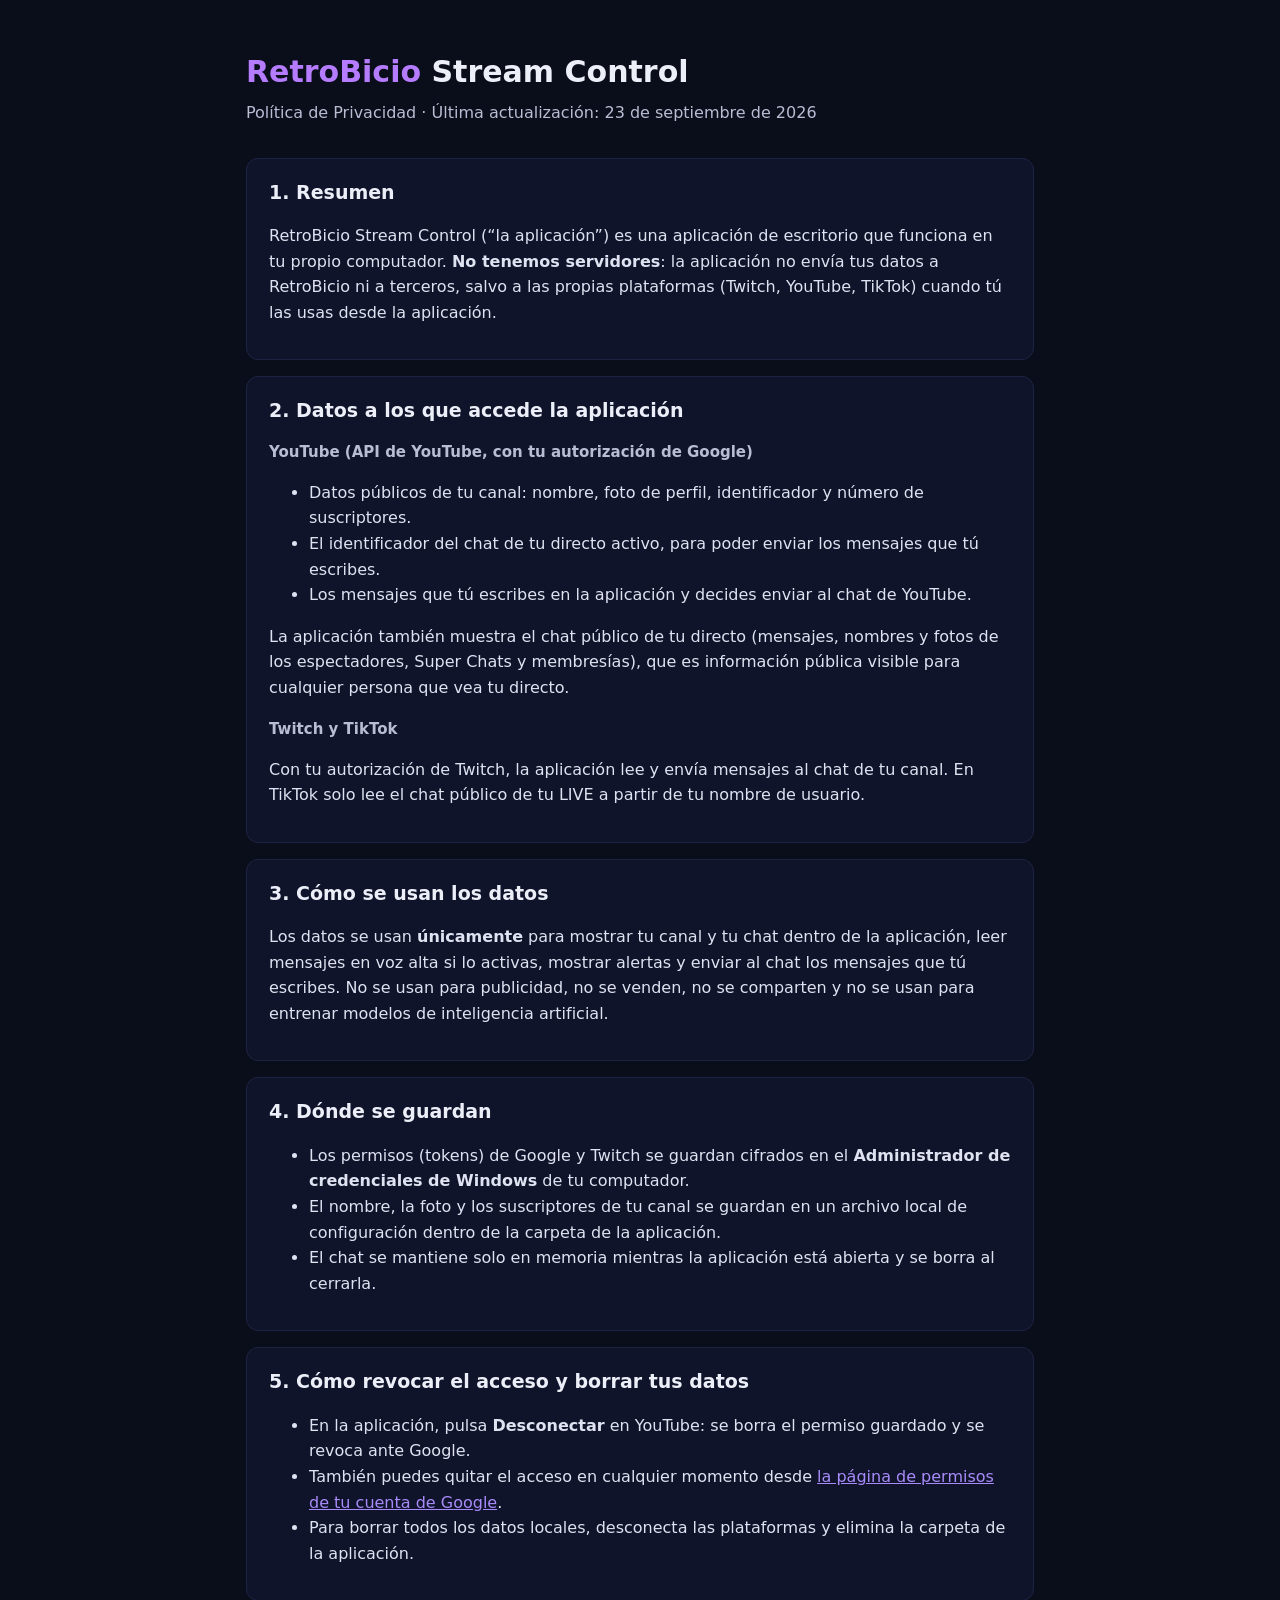
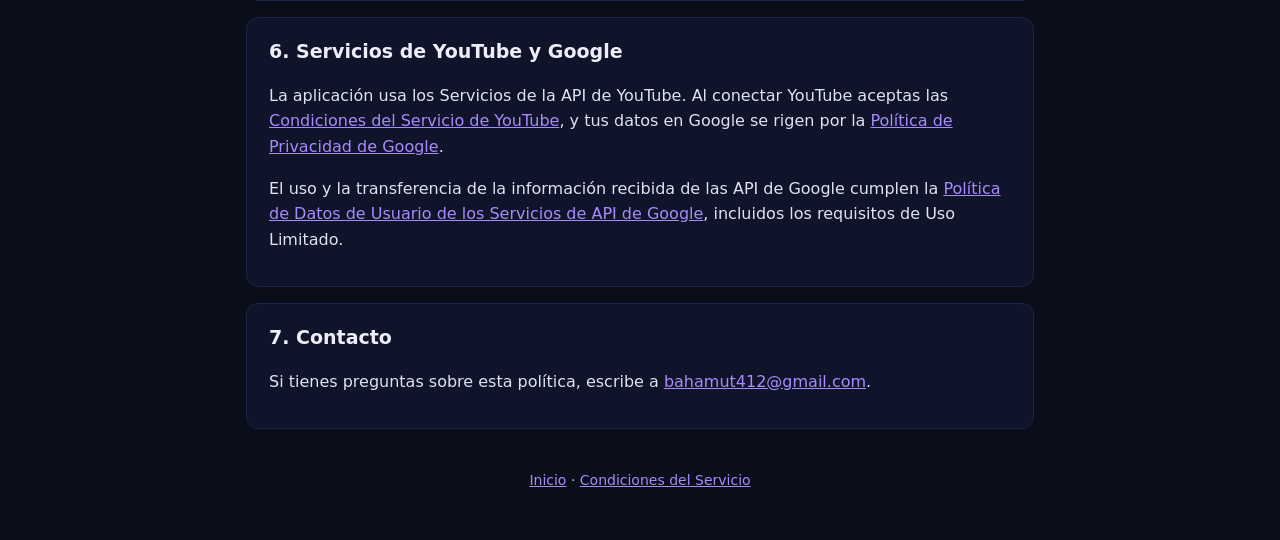
==== privacidad.html @ 43153fe0 "Add files via upload" ====
<!doctype html>
<html lang="es">
<head>
<meta charset="utf-8">
<meta name="viewport" content="width=device-width, initial-scale=1">
<title>Política de Privacidad · RetroBicio Stream Control</title>
<link rel="stylesheet" href="estilo.css">
</head>
<body>
<header>
  <h1><a href="index.html"><span class="accent">RetroBicio</span> Stream Control</a></h1>
  <p class="tagline">Política de Privacidad · Última actualización: 23 de septiembre de 2026</p>
</header>
<main>
  <section class="card">
    <h2>1. Resumen</h2>
    <p>RetroBicio Stream Control (“la aplicación”) es una aplicación de escritorio que funciona en tu propio computador. <b>No tenemos servidores</b>: la aplicación no envía tus datos a RetroBicio ni a terceros, salvo a las propias plataformas (Twitch, YouTube, TikTok) cuando tú las usas desde la aplicación.</p>
  </section>

  <section class="card">
    <h2>2. Datos a los que accede la aplicación</h2>
    <h3>YouTube (API de YouTube, con tu autorización de Google)</h3>
    <ul>
      <li>Datos públicos de tu canal: nombre, foto de perfil, identificador y número de suscriptores.</li>
      <li>El identificador del chat de tu directo activo, para poder enviar los mensajes que tú escribes.</li>
      <li>Los mensajes que tú escribes en la aplicación y decides enviar al chat de YouTube.</li>
    </ul>
    <p>La aplicación también muestra el chat público de tu directo (mensajes, nombres y fotos de los espectadores, Super Chats y membresías), que es información pública visible para cualquier persona que vea tu directo.</p>
    <h3>Twitch y TikTok</h3>
    <p>Con tu autorización de Twitch, la aplicación lee y envía mensajes al chat de tu canal. En TikTok solo lee el chat público de tu LIVE a partir de tu nombre de usuario.</p>
  </section>

  <section class="card">
    <h2>3. Cómo se usan los datos</h2>
    <p>Los datos se usan <b>únicamente</b> para mostrar tu canal y tu chat dentro de la aplicación, leer mensajes en voz alta si lo activas, mostrar alertas y enviar al chat los mensajes que tú escribes. No se usan para publicidad, no se venden, no se comparten y no se usan para entrenar modelos de inteligencia artificial.</p>
  </section>

  <section class="card">
    <h2>4. Dónde se guardan</h2>
    <ul>
      <li>Los permisos (tokens) de Google y Twitch se guardan cifrados en el <b>Administrador de credenciales de Windows</b> de tu computador.</li>
      <li>El nombre, la foto y los suscriptores de tu canal se guardan en un archivo local de configuración dentro de la carpeta de la aplicación.</li>
      <li>El chat se mantiene solo en memoria mientras la aplicación está abierta y se borra al cerrarla.</li>
    </ul>
  </section>

  <section class="card">
    <h2>5. Cómo revocar el acceso y borrar tus datos</h2>
    <ul>
      <li>En la aplicación, pulsa <b>Desconectar</b> en YouTube: se borra el permiso guardado y se revoca ante Google.</li>
      <li>También puedes quitar el acceso en cualquier momento desde <a href="https://myaccount.google.com/permissions">la página de permisos de tu cuenta de Google</a>.</li>
      <li>Para borrar todos los datos locales, desconecta las plataformas y elimina la carpeta de la aplicación.</li>
    </ul>
  </section>

  <section class="card">
    <h2>6. Servicios de YouTube y Google</h2>
    <p>La aplicación usa los Servicios de la API de YouTube. Al conectar YouTube aceptas las <a href="https://www.youtube.com/t/terms">Condiciones del Servicio de YouTube</a>, y tus datos en Google se rigen por la <a href="https://policies.google.com/privacy">Política de Privacidad de Google</a>.</p>
    <p>El uso y la transferencia de la información recibida de las API de Google cumplen la <a href="https://developers.google.com/terms/api-services-user-data-policy">Política de Datos de Usuario de los Servicios de API de Google</a>, incluidos los requisitos de Uso Limitado.</p>
  </section>

  <section class="card">
    <h2>7. Contacto</h2>
    <p>Si tienes preguntas sobre esta política, escribe a <a href="mailto:bahamut412@gmail.com">bahamut412@gmail.com</a>.</p>
  </section>
</main>
<footer>
  <a href="index.html">Inicio</a> · <a href="terminos.html">Condiciones del Servicio</a>
</footer>
</body>
</html>
---- estilo.css ----
:root { --bg:#0a0d1a; --card:#10142a; --border:#1d2342; --text:#eceef8; --muted:#b9bdd4; --accent:#b57cff; --link:#a78bfa; }
* { box-sizing:border-box; }
body { margin:0; background:var(--bg); color:var(--text); font-family:"Segoe UI",system-ui,-apple-system,Roboto,Arial,sans-serif; line-height:1.6; }
header, main, footer { max-width:820px; margin:0 auto; padding:0 16px; }
header { padding-top:48px; padding-bottom:16px; }
h1 { font-size:30px; margin:0; font-weight:600; }
h1 a { color:inherit; text-decoration:none; }
.accent { color:var(--accent); font-weight:700; }
.tagline { color:var(--muted); margin:4px 0 0; }
.card { background:var(--card); border:1px solid var(--border); border-radius:12px; padding:18px 22px; margin:16px 0; }
h2 { font-size:19px; margin:0 0 8px; }
h3 { font-size:15px; margin:14px 0 4px; color:var(--muted); }
p, li { color:#dfe2f0; }
a { color:var(--link); }
footer { color:var(--muted); text-align:center; padding:24px 16px 48px; font-size:14px; }
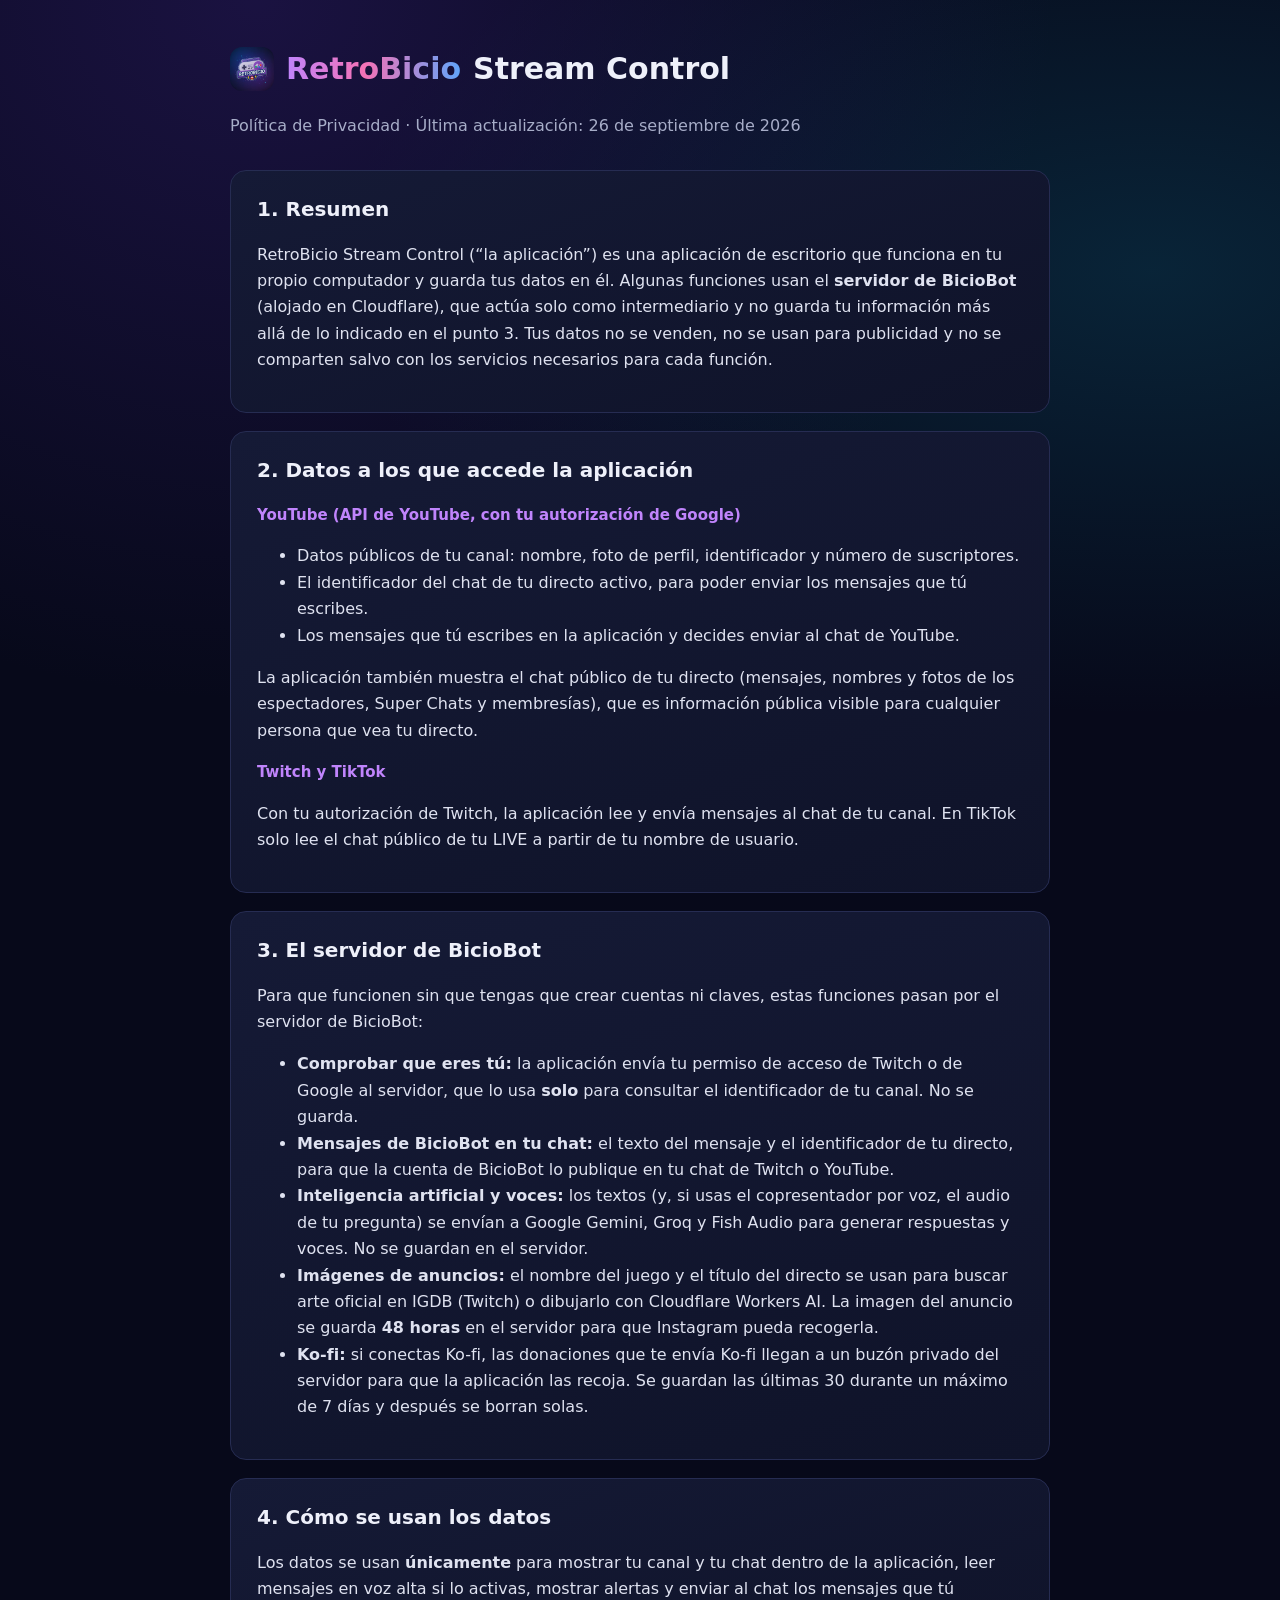
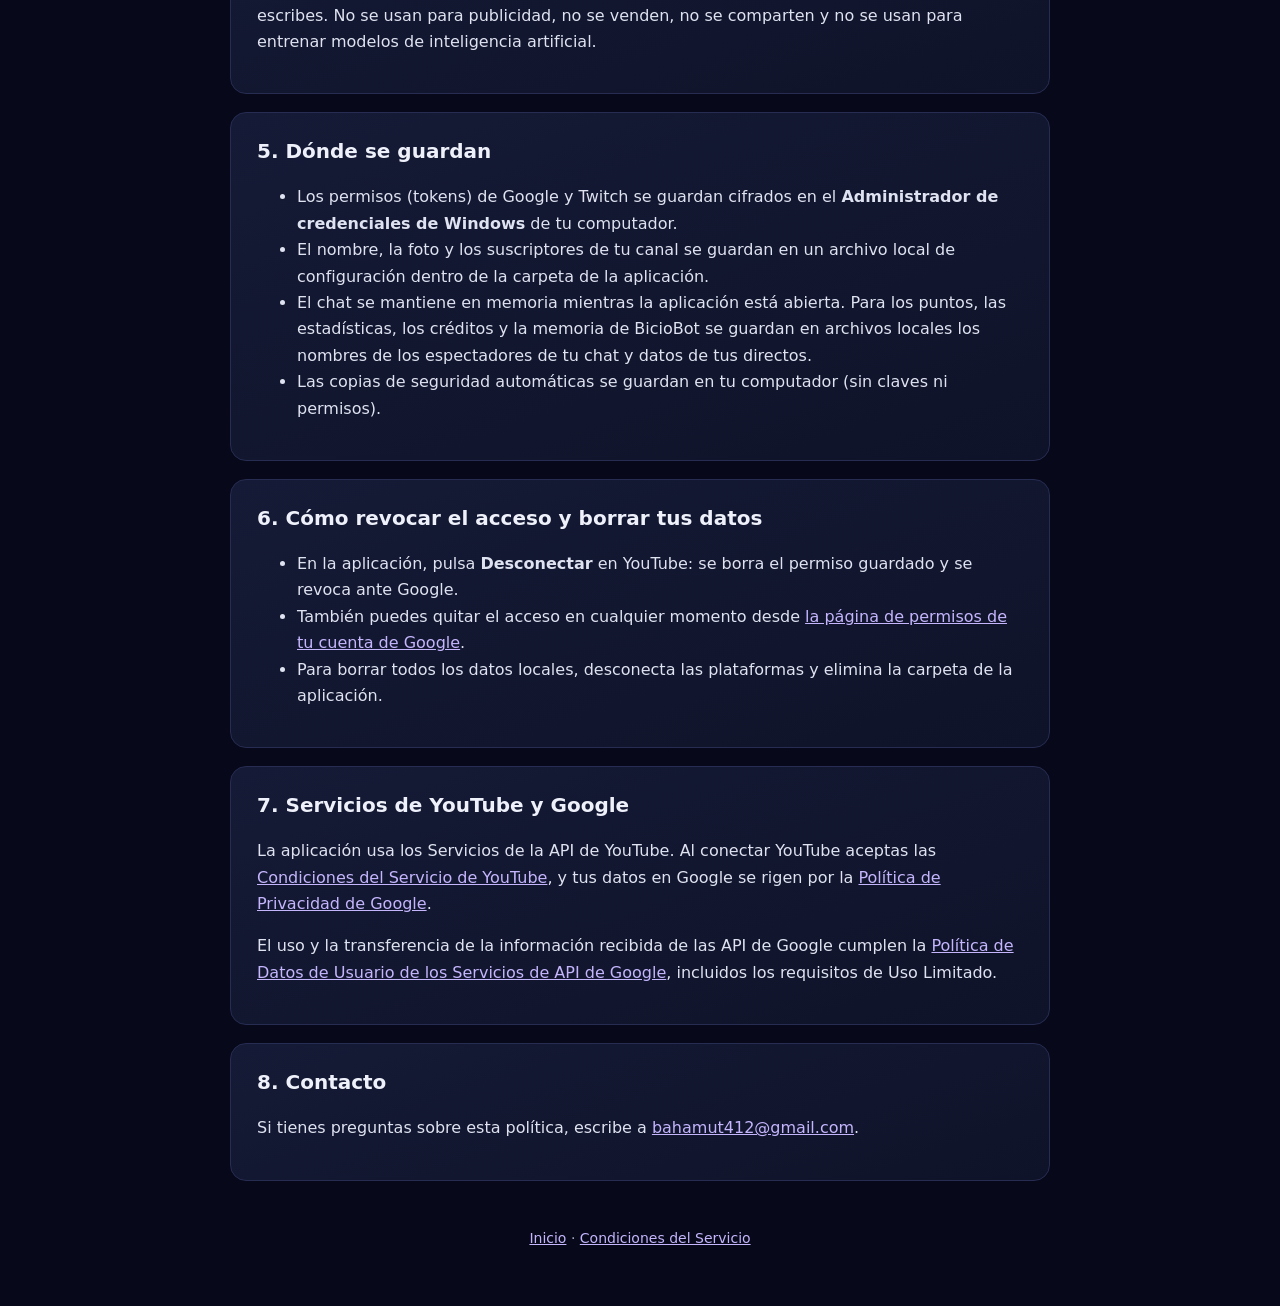
==== commit 419aa30c: "Add files via upload" ====
--- a/privacidad.html
+++ b/privacidad.html
@@ -1,71 +1,85 @@
-<!doctype html>
-<html lang="es">
-<head>
-<meta charset="utf-8">
-<meta name="viewport" content="width=device-width, initial-scale=1">
-<title>Política de Privacidad · RetroBicio Stream Control</title>
-<link rel="stylesheet" href="estilo.css">
-</head>
-<body>
-<header>
-  <h1><a href="index.html"><span class="accent">RetroBicio</span> Stream Control</a></h1>
-  <p class="tagline">Política de Privacidad · Última actualización: 23 de septiembre de 2026</p>
-</header>
-<main>
-  <section class="card">
-    <h2>1. Resumen</h2>
-    <p>RetroBicio Stream Control (“la aplicación”) es una aplicación de escritorio que funciona en tu propio computador. <b>No tenemos servidores</b>: la aplicación no envía tus datos a RetroBicio ni a terceros, salvo a las propias plataformas (Twitch, YouTube, TikTok) cuando tú las usas desde la aplicación.</p>
-  </section>
-
-  <section class="card">
-    <h2>2. Datos a los que accede la aplicación</h2>
-    <h3>YouTube (API de YouTube, con tu autorización de Google)</h3>
-    <ul>
-      <li>Datos públicos de tu canal: nombre, foto de perfil, identificador y número de suscriptores.</li>
-      <li>El identificador del chat de tu directo activo, para poder enviar los mensajes que tú escribes.</li>
-      <li>Los mensajes que tú escribes en la aplicación y decides enviar al chat de YouTube.</li>
-    </ul>
-    <p>La aplicación también muestra el chat público de tu directo (mensajes, nombres y fotos de los espectadores, Super Chats y membresías), que es información pública visible para cualquier persona que vea tu directo.</p>
-    <h3>Twitch y TikTok</h3>
-    <p>Con tu autorización de Twitch, la aplicación lee y envía mensajes al chat de tu canal. En TikTok solo lee el chat público de tu LIVE a partir de tu nombre de usuario.</p>
-  </section>
-
-  <section class="card">
-    <h2>3. Cómo se usan los datos</h2>
-    <p>Los datos se usan <b>únicamente</b> para mostrar tu canal y tu chat dentro de la aplicación, leer mensajes en voz alta si lo activas, mostrar alertas y enviar al chat los mensajes que tú escribes. No se usan para publicidad, no se venden, no se comparten y no se usan para entrenar modelos de inteligencia artificial.</p>
-  </section>
-
-  <section class="card">
-    <h2>4. Dónde se guardan</h2>
-    <ul>
-      <li>Los permisos (tokens) de Google y Twitch se guardan cifrados en el <b>Administrador de credenciales de Windows</b> de tu computador.</li>
-      <li>El nombre, la foto y los suscriptores de tu canal se guardan en un archivo local de configuración dentro de la carpeta de la aplicación.</li>
-      <li>El chat se mantiene solo en memoria mientras la aplicación está abierta y se borra al cerrarla.</li>
-    </ul>
-  </section>
-
-  <section class="card">
-    <h2>5. Cómo revocar el acceso y borrar tus datos</h2>
-    <ul>
-      <li>En la aplicación, pulsa <b>Desconectar</b> en YouTube: se borra el permiso guardado y se revoca ante Google.</li>
-      <li>También puedes quitar el acceso en cualquier momento desde <a href="https://myaccount.google.com/permissions">la página de permisos de tu cuenta de Google</a>.</li>
-      <li>Para borrar todos los datos locales, desconecta las plataformas y elimina la carpeta de la aplicación.</li>
-    </ul>
-  </section>
-
-  <section class="card">
-    <h2>6. Servicios de YouTube y Google</h2>
-    <p>La aplicación usa los Servicios de la API de YouTube. Al conectar YouTube aceptas las <a href="https://www.youtube.com/t/terms">Condiciones del Servicio de YouTube</a>, y tus datos en Google se rigen por la <a href="https://policies.google.com/privacy">Política de Privacidad de Google</a>.</p>
-    <p>El uso y la transferencia de la información recibida de las API de Google cumplen la <a href="https://developers.google.com/terms/api-services-user-data-policy">Política de Datos de Usuario de los Servicios de API de Google</a>, incluidos los requisitos de Uso Limitado.</p>
-  </section>
-
-  <section class="card">
-    <h2>7. Contacto</h2>
-    <p>Si tienes preguntas sobre esta política, escribe a <a href="mailto:bahamut412@gmail.com">bahamut412@gmail.com</a>.</p>
-  </section>
-</main>
-<footer>
-  <a href="index.html">Inicio</a> · <a href="terminos.html">Condiciones del Servicio</a>
-</footer>
-</body>
-</html>
+<!doctype html>
+<html lang="es">
+<head>
+<meta charset="utf-8">
+<meta name="viewport" content="width=device-width, initial-scale=1">
+<title>Política de Privacidad · RetroBicio Stream Control</title>
+<link rel="stylesheet" href="estilo.css">
+<link rel="icon" href="img/favicon.png">
+</head>
+<body>
+<header>
+  <h1><a href="index.html"><span class="accent">RetroBicio</span> Stream Control</a></h1>
+  <p class="tagline">Política de Privacidad · Última actualización: 26 de septiembre de 2026</p>
+</header>
+<main>
+  <section class="card">
+    <h2>1. Resumen</h2>
+    <p>RetroBicio Stream Control (“la aplicación”) es una aplicación de escritorio que funciona en tu propio computador y guarda tus datos en él. Algunas funciones usan el <b>servidor de BicioBot</b> (alojado en Cloudflare), que actúa solo como intermediario y no guarda tu información más allá de lo indicado en el punto 3. Tus datos no se venden, no se usan para publicidad y no se comparten salvo con los servicios necesarios para cada función.</p>
+  </section>
+
+  <section class="card">
+    <h2>2. Datos a los que accede la aplicación</h2>
+    <h3>YouTube (API de YouTube, con tu autorización de Google)</h3>
+    <ul>
+      <li>Datos públicos de tu canal: nombre, foto de perfil, identificador y número de suscriptores.</li>
+      <li>El identificador del chat de tu directo activo, para poder enviar los mensajes que tú escribes.</li>
+      <li>Los mensajes que tú escribes en la aplicación y decides enviar al chat de YouTube.</li>
+    </ul>
+    <p>La aplicación también muestra el chat público de tu directo (mensajes, nombres y fotos de los espectadores, Super Chats y membresías), que es información pública visible para cualquier persona que vea tu directo.</p>
+    <h3>Twitch y TikTok</h3>
+    <p>Con tu autorización de Twitch, la aplicación lee y envía mensajes al chat de tu canal. En TikTok solo lee el chat público de tu LIVE a partir de tu nombre de usuario.</p>
+  </section>
+
+  <section class="card">
+    <h2>3. El servidor de BicioBot</h2>
+    <p>Para que funcionen sin que tengas que crear cuentas ni claves, estas funciones pasan por el servidor de BicioBot:</p>
+    <ul>
+      <li><b>Comprobar que eres tú:</b> la aplicación envía tu permiso de acceso de Twitch o de Google al servidor, que lo usa <b>solo</b> para consultar el identificador de tu canal. No se guarda.</li>
+      <li><b>Mensajes de BicioBot en tu chat:</b> el texto del mensaje y el identificador de tu directo, para que la cuenta de BicioBot lo publique en tu chat de Twitch o YouTube.</li>
+      <li><b>Inteligencia artificial y voces:</b> los textos (y, si usas el copresentador por voz, el audio de tu pregunta) se envían a Google Gemini, Groq y Fish Audio para generar respuestas y voces. No se guardan en el servidor.</li>
+      <li><b>Imágenes de anuncios:</b> el nombre del juego y el título del directo se usan para buscar arte oficial en IGDB (Twitch) o dibujarlo con Cloudflare Workers AI. La imagen del anuncio se guarda <b>48 horas</b> en el servidor para que Instagram pueda recogerla.</li>
+      <li><b>Ko-fi:</b> si conectas Ko-fi, las donaciones que te envía Ko-fi llegan a un buzón privado del servidor para que la aplicación las recoja. Se guardan las últimas 30 durante un máximo de 7 días y después se borran solas.</li>
+    </ul>
+  </section>
+
+  <section class="card">
+    <h2>4. Cómo se usan los datos</h2>
+    <p>Los datos se usan <b>únicamente</b> para mostrar tu canal y tu chat dentro de la aplicación, leer mensajes en voz alta si lo activas, mostrar alertas y enviar al chat los mensajes que tú escribes. No se usan para publicidad, no se venden, no se comparten y no se usan para entrenar modelos de inteligencia artificial.</p>
+  </section>
+
+  <section class="card">
+    <h2>5. Dónde se guardan</h2>
+    <ul>
+      <li>Los permisos (tokens) de Google y Twitch se guardan cifrados en el <b>Administrador de credenciales de Windows</b> de tu computador.</li>
+      <li>El nombre, la foto y los suscriptores de tu canal se guardan en un archivo local de configuración dentro de la carpeta de la aplicación.</li>
+      <li>El chat se mantiene en memoria mientras la aplicación está abierta. Para los puntos, las estadísticas, los créditos y la memoria de BicioBot se guardan en archivos locales los nombres de los espectadores de tu chat y datos de tus directos.</li>
+      <li>Las copias de seguridad automáticas se guardan en tu computador (sin claves ni permisos).</li>
+    </ul>
+  </section>
+
+  <section class="card">
+    <h2>6. Cómo revocar el acceso y borrar tus datos</h2>
+    <ul>
+      <li>En la aplicación, pulsa <b>Desconectar</b> en YouTube: se borra el permiso guardado y se revoca ante Google.</li>
+      <li>También puedes quitar el acceso en cualquier momento desde <a href="https://myaccount.google.com/permissions">la página de permisos de tu cuenta de Google</a>.</li>
+      <li>Para borrar todos los datos locales, desconecta las plataformas y elimina la carpeta de la aplicación.</li>
+    </ul>
+  </section>
+
+  <section class="card">
+    <h2>7. Servicios de YouTube y Google</h2>
+    <p>La aplicación usa los Servicios de la API de YouTube. Al conectar YouTube aceptas las <a href="https://www.youtube.com/t/terms">Condiciones del Servicio de YouTube</a>, y tus datos en Google se rigen por la <a href="https://policies.google.com/privacy">Política de Privacidad de Google</a>.</p>
+    <p>El uso y la transferencia de la información recibida de las API de Google cumplen la <a href="https://developers.google.com/terms/api-services-user-data-policy">Política de Datos de Usuario de los Servicios de API de Google</a>, incluidos los requisitos de Uso Limitado.</p>
+  </section>
+
+  <section class="card">
+    <h2>8. Contacto</h2>
+    <p>Si tienes preguntas sobre esta política, escribe a <a href="mailto:bahamut412@gmail.com">bahamut412@gmail.com</a>.</p>
+  </section>
+</main>
+<footer>
+  <a href="index.html">Inicio</a> · <a href="terminos.html">Condiciones del Servicio</a>
+</footer>
+</body>
+</html>
--- a/estilo.css
+++ b/estilo.css
@@ -1,15 +1,17 @@
-:root { --bg:#0a0d1a; --card:#10142a; --border:#1d2342; --text:#eceef8; --muted:#b9bdd4; --accent:#b57cff; --link:#a78bfa; }
+:root { --bg:#07091a; --card:#12162e; --border:#262c52; --text:#eef0fa; --muted:#a7adc8; --accent:#c084fc; --link:#c4b5fd; }
 * { box-sizing:border-box; }
-body { margin:0; background:var(--bg); color:var(--text); font-family:"Segoe UI",system-ui,-apple-system,Roboto,Arial,sans-serif; line-height:1.6; }
-header, main, footer { max-width:820px; margin:0 auto; padding:0 16px; }
-header { padding-top:48px; padding-bottom:16px; }
-h1 { font-size:30px; margin:0; font-weight:600; }
-h1 a { color:inherit; text-decoration:none; }
-.accent { color:var(--accent); font-weight:700; }
-.tagline { color:var(--muted); margin:4px 0 0; }
-.card { background:var(--card); border:1px solid var(--border); border-radius:12px; padding:18px 22px; margin:16px 0; }
-h2 { font-size:19px; margin:0 0 8px; }
-h3 { font-size:15px; margin:14px 0 4px; color:var(--muted); }
+body { margin:0; color:var(--text); font-family:"Segoe UI",system-ui,-apple-system,Roboto,Arial,sans-serif; line-height:1.65;
+       background:radial-gradient(ellipse at 20% 0%, #2b1a6388, transparent 55%), radial-gradient(ellipse at 90% 30%, #0e749040, transparent 50%), var(--bg); background-attachment:fixed; }
+header, main, footer { max-width:860px; margin:0 auto; padding:0 20px; }
+header { padding-top:44px; padding-bottom:12px; }
+h1 { font-size:30px; margin:0; font-weight:800; }
+h1 a { color:inherit; text-decoration:none; display:inline-flex; align-items:center; gap:12px; }
+h1 a::before { content:""; width:44px; height:44px; border-radius:12px; background:url("img/logo.webp") center/cover; }
+.accent { background:linear-gradient(90deg, #c084fc, #f472b6 45%, #60a5fa); -webkit-background-clip:text; background-clip:text; color:transparent; font-weight:900; }
+.tagline { color:var(--muted); margin:8px 0 0; }
+.card { background:linear-gradient(160deg, #151a36, #0f1329); border:1px solid var(--border); border-radius:16px; padding:22px 26px; margin:18px 0; }
+h2 { font-size:20px; margin:0 0 10px; }
+h3 { font-size:15px; margin:16px 0 4px; color:var(--accent); }
 p, li { color:#dfe2f0; }
 a { color:var(--link); }
-footer { color:var(--muted); text-align:center; padding:24px 16px 48px; font-size:14px; }
+footer { color:var(--muted); text-align:center; padding:28px 20px 56px; font-size:14px; }
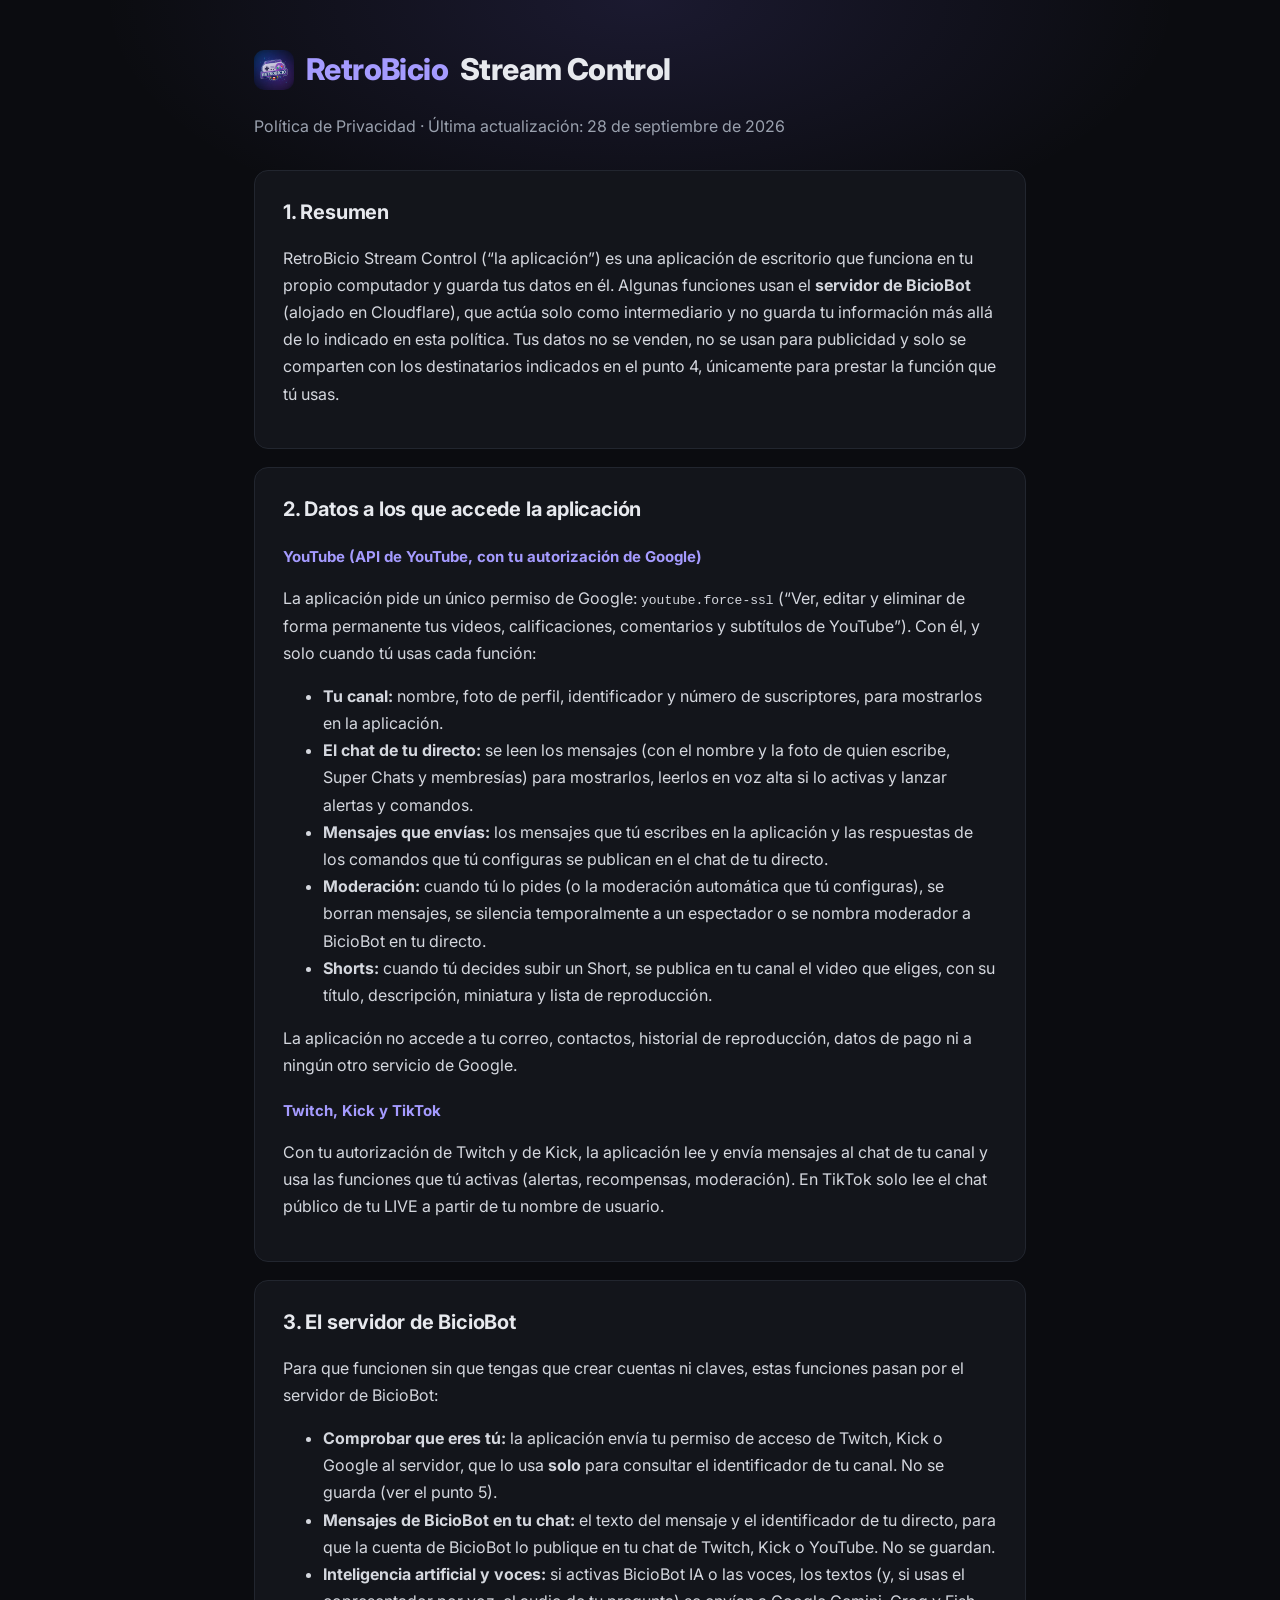
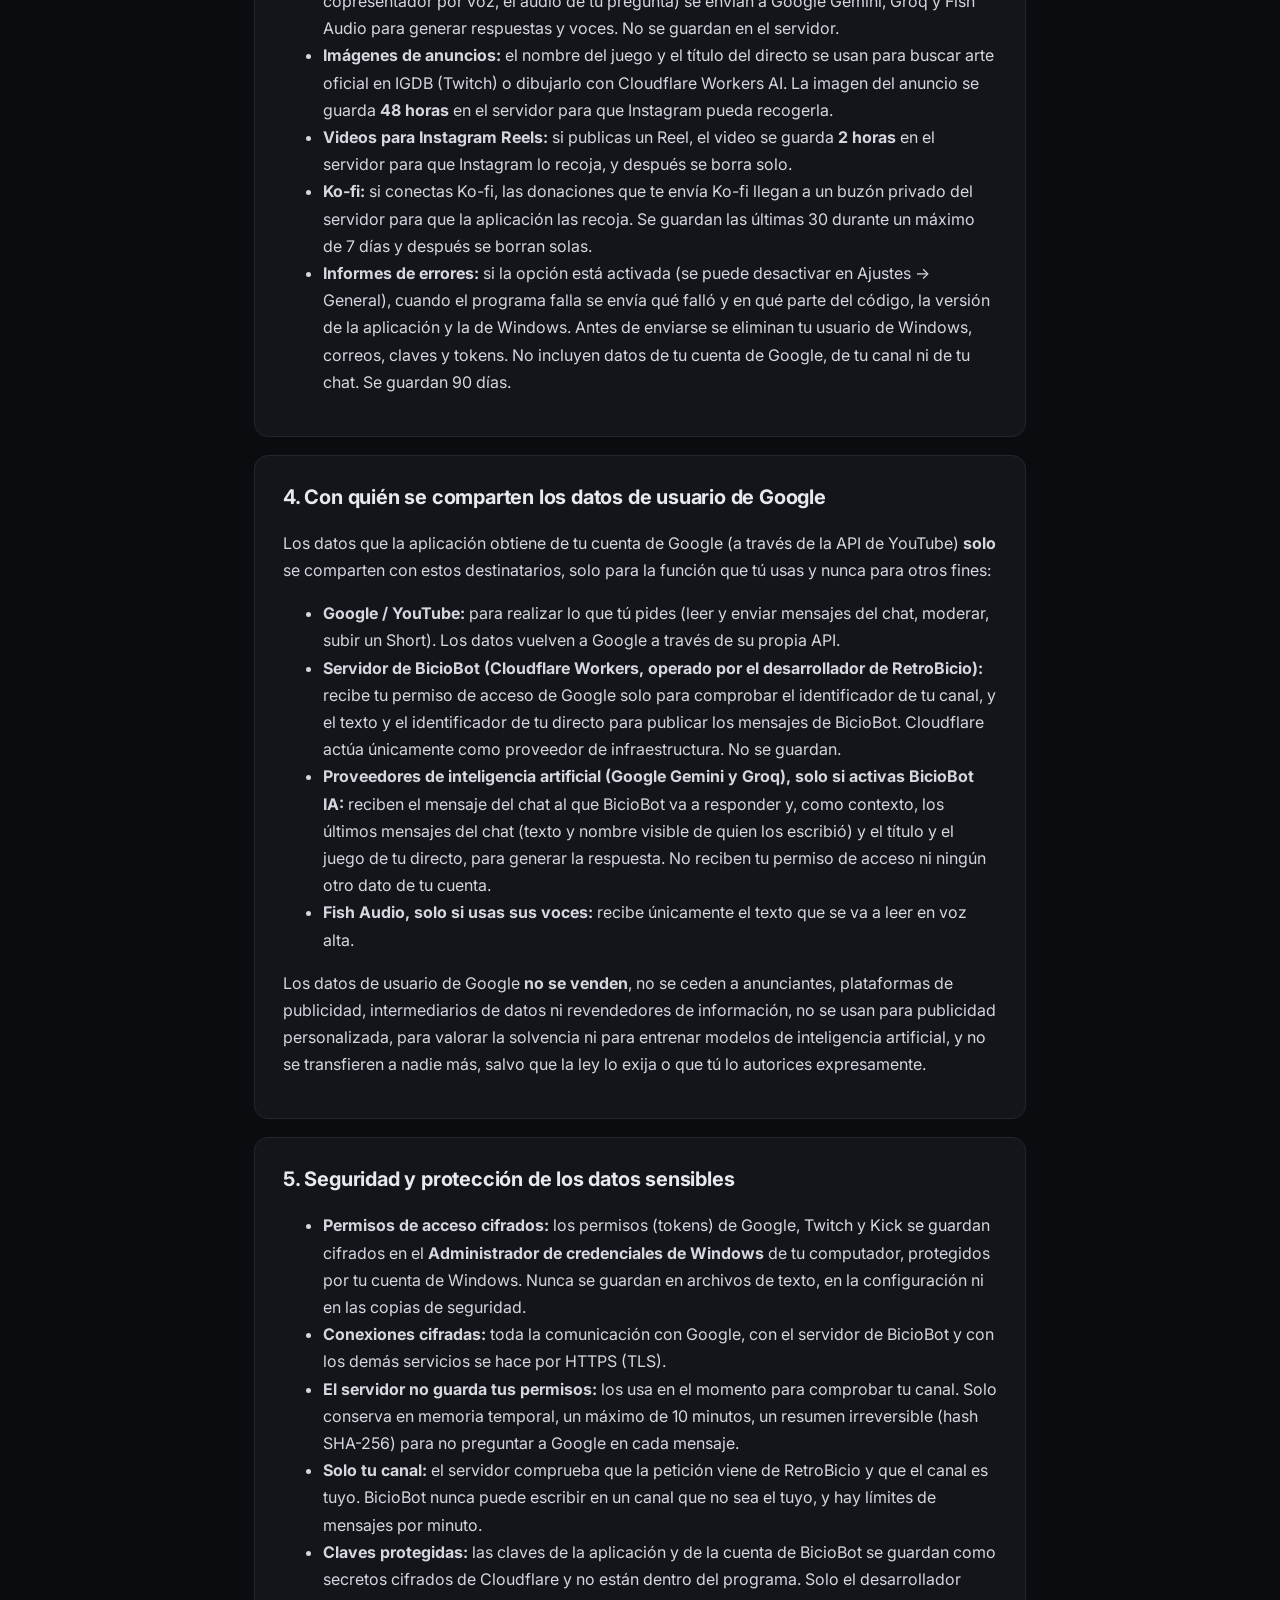
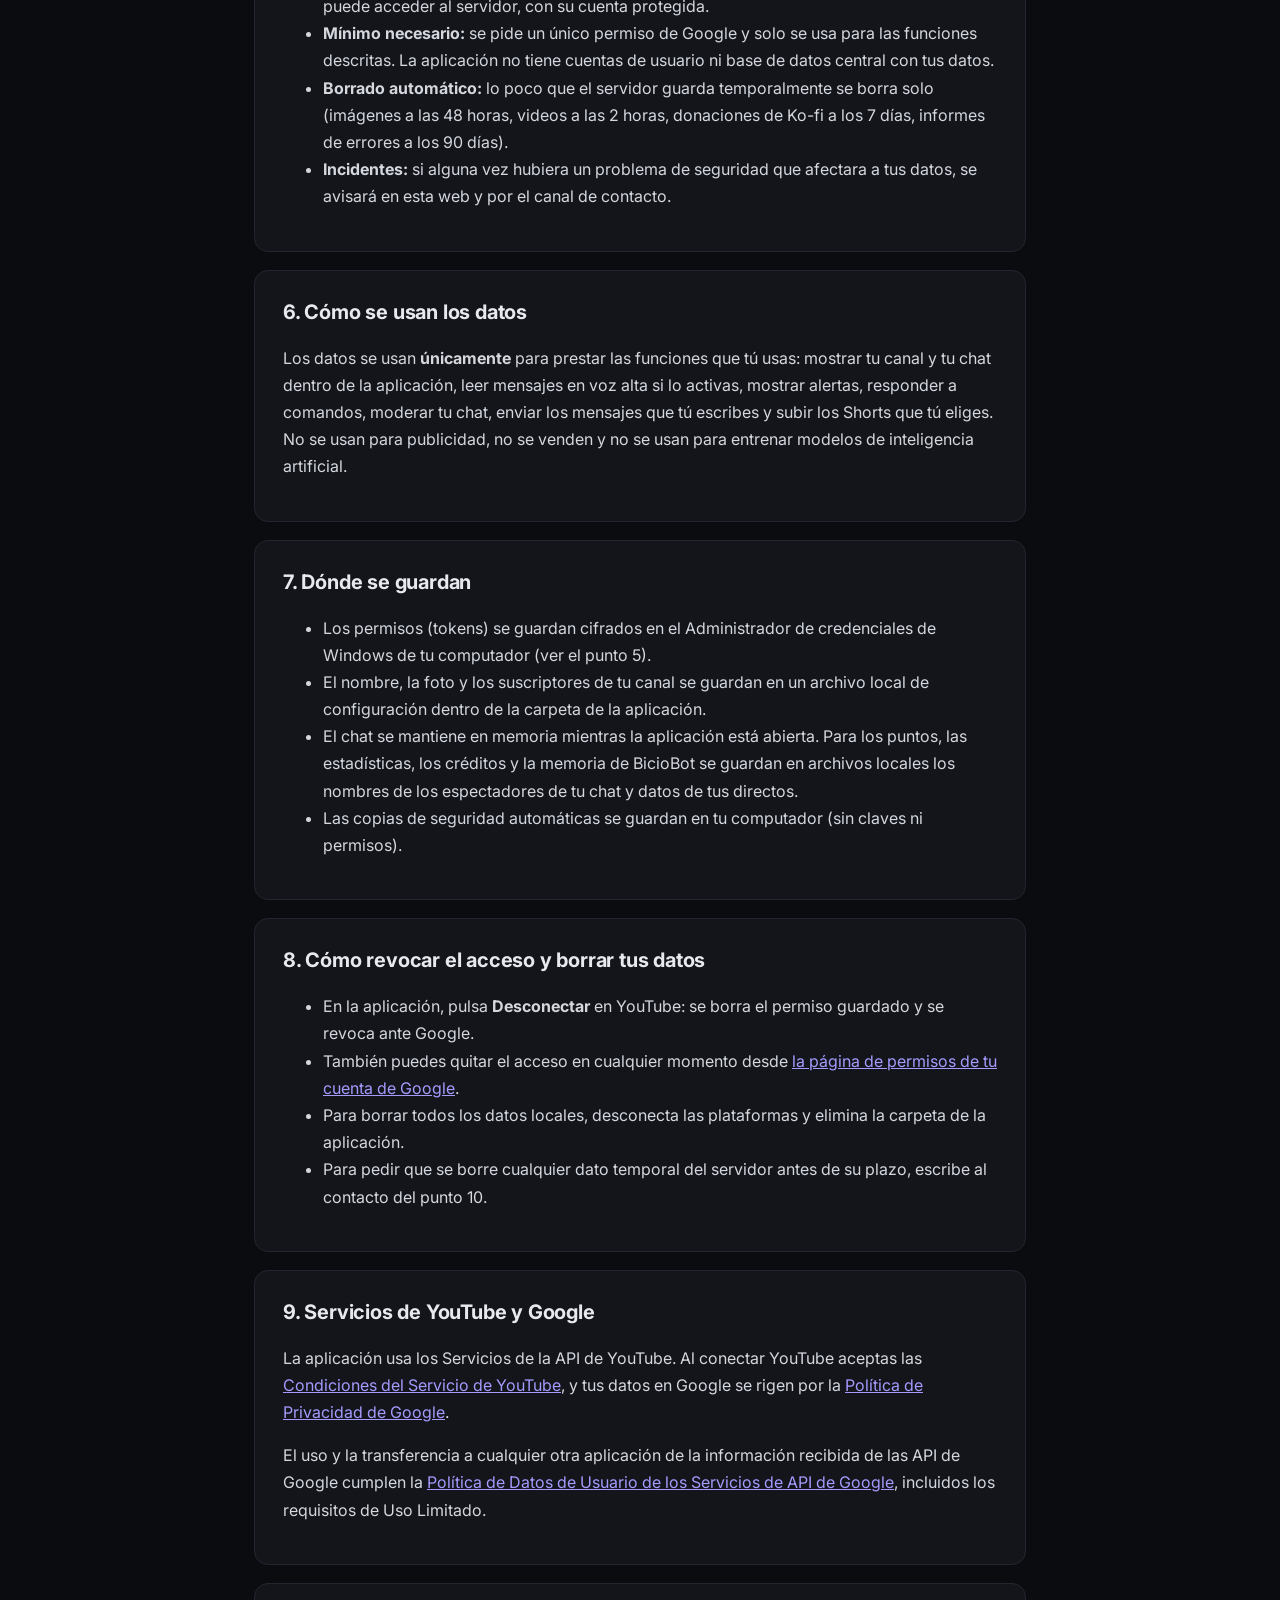
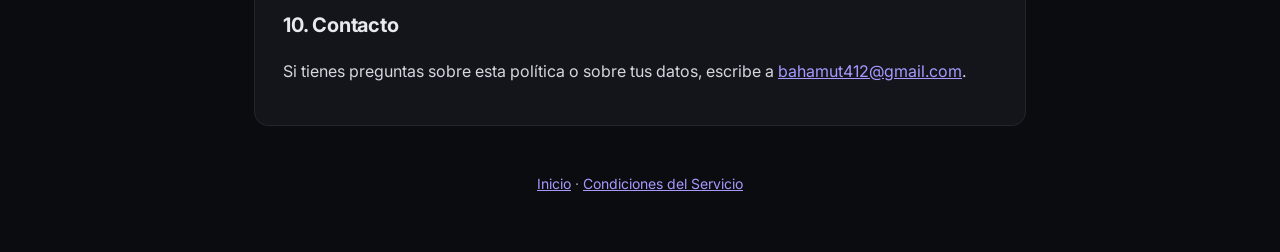
==== commit 1b7d582a: "Add files via upload" ====
--- a/privacidad.html
+++ b/privacidad.html
@@ -1,85 +1,117 @@
-<!doctype html>
-<html lang="es">
-<head>
-<meta charset="utf-8">
-<meta name="viewport" content="width=device-width, initial-scale=1">
-<title>Política de Privacidad · RetroBicio Stream Control</title>
-<link rel="stylesheet" href="estilo.css">
-<link rel="icon" href="img/favicon.png">
-</head>
-<body>
-<header>
-  <h1><a href="index.html"><span class="accent">RetroBicio</span> Stream Control</a></h1>
-  <p class="tagline">Política de Privacidad · Última actualización: 26 de septiembre de 2026</p>
-</header>
-<main>
-  <section class="card">
-    <h2>1. Resumen</h2>
-    <p>RetroBicio Stream Control (“la aplicación”) es una aplicación de escritorio que funciona en tu propio computador y guarda tus datos en él. Algunas funciones usan el <b>servidor de BicioBot</b> (alojado en Cloudflare), que actúa solo como intermediario y no guarda tu información más allá de lo indicado en el punto 3. Tus datos no se venden, no se usan para publicidad y no se comparten salvo con los servicios necesarios para cada función.</p>
-  </section>
-
-  <section class="card">
-    <h2>2. Datos a los que accede la aplicación</h2>
-    <h3>YouTube (API de YouTube, con tu autorización de Google)</h3>
-    <ul>
-      <li>Datos públicos de tu canal: nombre, foto de perfil, identificador y número de suscriptores.</li>
-      <li>El identificador del chat de tu directo activo, para poder enviar los mensajes que tú escribes.</li>
-      <li>Los mensajes que tú escribes en la aplicación y decides enviar al chat de YouTube.</li>
-    </ul>
-    <p>La aplicación también muestra el chat público de tu directo (mensajes, nombres y fotos de los espectadores, Super Chats y membresías), que es información pública visible para cualquier persona que vea tu directo.</p>
-    <h3>Twitch y TikTok</h3>
-    <p>Con tu autorización de Twitch, la aplicación lee y envía mensajes al chat de tu canal. En TikTok solo lee el chat público de tu LIVE a partir de tu nombre de usuario.</p>
-  </section>
-
-  <section class="card">
-    <h2>3. El servidor de BicioBot</h2>
-    <p>Para que funcionen sin que tengas que crear cuentas ni claves, estas funciones pasan por el servidor de BicioBot:</p>
-    <ul>
-      <li><b>Comprobar que eres tú:</b> la aplicación envía tu permiso de acceso de Twitch o de Google al servidor, que lo usa <b>solo</b> para consultar el identificador de tu canal. No se guarda.</li>
-      <li><b>Mensajes de BicioBot en tu chat:</b> el texto del mensaje y el identificador de tu directo, para que la cuenta de BicioBot lo publique en tu chat de Twitch o YouTube.</li>
-      <li><b>Inteligencia artificial y voces:</b> los textos (y, si usas el copresentador por voz, el audio de tu pregunta) se envían a Google Gemini, Groq y Fish Audio para generar respuestas y voces. No se guardan en el servidor.</li>
-      <li><b>Imágenes de anuncios:</b> el nombre del juego y el título del directo se usan para buscar arte oficial en IGDB (Twitch) o dibujarlo con Cloudflare Workers AI. La imagen del anuncio se guarda <b>48 horas</b> en el servidor para que Instagram pueda recogerla.</li>
-      <li><b>Ko-fi:</b> si conectas Ko-fi, las donaciones que te envía Ko-fi llegan a un buzón privado del servidor para que la aplicación las recoja. Se guardan las últimas 30 durante un máximo de 7 días y después se borran solas.</li>
-    </ul>
-  </section>
-
-  <section class="card">
-    <h2>4. Cómo se usan los datos</h2>
-    <p>Los datos se usan <b>únicamente</b> para mostrar tu canal y tu chat dentro de la aplicación, leer mensajes en voz alta si lo activas, mostrar alertas y enviar al chat los mensajes que tú escribes. No se usan para publicidad, no se venden, no se comparten y no se usan para entrenar modelos de inteligencia artificial.</p>
-  </section>
-
-  <section class="card">
-    <h2>5. Dónde se guardan</h2>
-    <ul>
-      <li>Los permisos (tokens) de Google y Twitch se guardan cifrados en el <b>Administrador de credenciales de Windows</b> de tu computador.</li>
-      <li>El nombre, la foto y los suscriptores de tu canal se guardan en un archivo local de configuración dentro de la carpeta de la aplicación.</li>
-      <li>El chat se mantiene en memoria mientras la aplicación está abierta. Para los puntos, las estadísticas, los créditos y la memoria de BicioBot se guardan en archivos locales los nombres de los espectadores de tu chat y datos de tus directos.</li>
-      <li>Las copias de seguridad automáticas se guardan en tu computador (sin claves ni permisos).</li>
-    </ul>
-  </section>
-
-  <section class="card">
-    <h2>6. Cómo revocar el acceso y borrar tus datos</h2>
-    <ul>
-      <li>En la aplicación, pulsa <b>Desconectar</b> en YouTube: se borra el permiso guardado y se revoca ante Google.</li>
-      <li>También puedes quitar el acceso en cualquier momento desde <a href="https://myaccount.google.com/permissions">la página de permisos de tu cuenta de Google</a>.</li>
-      <li>Para borrar todos los datos locales, desconecta las plataformas y elimina la carpeta de la aplicación.</li>
-    </ul>
-  </section>
-
-  <section class="card">
-    <h2>7. Servicios de YouTube y Google</h2>
-    <p>La aplicación usa los Servicios de la API de YouTube. Al conectar YouTube aceptas las <a href="https://www.youtube.com/t/terms">Condiciones del Servicio de YouTube</a>, y tus datos en Google se rigen por la <a href="https://policies.google.com/privacy">Política de Privacidad de Google</a>.</p>
-    <p>El uso y la transferencia de la información recibida de las API de Google cumplen la <a href="https://developers.google.com/terms/api-services-user-data-policy">Política de Datos de Usuario de los Servicios de API de Google</a>, incluidos los requisitos de Uso Limitado.</p>
-  </section>
-
-  <section class="card">
-    <h2>8. Contacto</h2>
-    <p>Si tienes preguntas sobre esta política, escribe a <a href="mailto:bahamut412@gmail.com">bahamut412@gmail.com</a>.</p>
-  </section>
-</main>
-<footer>
-  <a href="index.html">Inicio</a> · <a href="terminos.html">Condiciones del Servicio</a>
-</footer>
-</body>
-</html>
+<!doctype html>
+<html lang="es">
+<head>
+<meta charset="utf-8">
+<meta name="viewport" content="width=device-width, initial-scale=1">
+<title>Política de Privacidad · RetroBicio Stream Control</title>
+<link rel="stylesheet" href="estilo.css">
+<link rel="icon" href="img/favicon.png">
+</head>
+<body>
+<header>
+  <h1><a href="index.html"><span class="accent">RetroBicio</span> Stream Control</a></h1>
+  <p class="tagline">Política de Privacidad · Última actualización: 28 de septiembre de 2026</p>
+</header>
+<main>
+  <section class="card">
+    <h2>1. Resumen</h2>
+    <p>RetroBicio Stream Control (“la aplicación”) es una aplicación de escritorio que funciona en tu propio computador y guarda tus datos en él. Algunas funciones usan el <b>servidor de BicioBot</b> (alojado en Cloudflare), que actúa solo como intermediario y no guarda tu información más allá de lo indicado en esta política. Tus datos no se venden, no se usan para publicidad y solo se comparten con los destinatarios indicados en el punto 4, únicamente para prestar la función que tú usas.</p>
+  </section>
+
+  <section class="card">
+    <h2>2. Datos a los que accede la aplicación</h2>
+    <h3>YouTube (API de YouTube, con tu autorización de Google)</h3>
+    <p>La aplicación pide un único permiso de Google: <code>youtube.force-ssl</code> (“Ver, editar y eliminar de forma permanente tus videos, calificaciones, comentarios y subtítulos de YouTube”). Con él, y solo cuando tú usas cada función:</p>
+    <ul>
+      <li><b>Tu canal:</b> nombre, foto de perfil, identificador y número de suscriptores, para mostrarlos en la aplicación.</li>
+      <li><b>El chat de tu directo:</b> se leen los mensajes (con el nombre y la foto de quien escribe, Super Chats y membresías) para mostrarlos, leerlos en voz alta si lo activas y lanzar alertas y comandos.</li>
+      <li><b>Mensajes que envías:</b> los mensajes que tú escribes en la aplicación y las respuestas de los comandos que tú configuras se publican en el chat de tu directo.</li>
+      <li><b>Moderación:</b> cuando tú lo pides (o la moderación automática que tú configuras), se borran mensajes, se silencia temporalmente a un espectador o se nombra moderador a BicioBot en tu directo.</li>
+      <li><b>Shorts:</b> cuando tú decides subir un Short, se publica en tu canal el video que eliges, con su título, descripción, miniatura y lista de reproducción.</li>
+    </ul>
+    <p>La aplicación no accede a tu correo, contactos, historial de reproducción, datos de pago ni a ningún otro servicio de Google.</p>
+    <h3>Twitch, Kick y TikTok</h3>
+    <p>Con tu autorización de Twitch y de Kick, la aplicación lee y envía mensajes al chat de tu canal y usa las funciones que tú activas (alertas, recompensas, moderación). En TikTok solo lee el chat público de tu LIVE a partir de tu nombre de usuario.</p>
+  </section>
+
+  <section class="card">
+    <h2>3. El servidor de BicioBot</h2>
+    <p>Para que funcionen sin que tengas que crear cuentas ni claves, estas funciones pasan por el servidor de BicioBot:</p>
+    <ul>
+      <li><b>Comprobar que eres tú:</b> la aplicación envía tu permiso de acceso de Twitch, Kick o Google al servidor, que lo usa <b>solo</b> para consultar el identificador de tu canal. No se guarda (ver el punto 5).</li>
+      <li><b>Mensajes de BicioBot en tu chat:</b> el texto del mensaje y el identificador de tu directo, para que la cuenta de BicioBot lo publique en tu chat de Twitch, Kick o YouTube. No se guardan.</li>
+      <li><b>Inteligencia artificial y voces:</b> si activas BicioBot IA o las voces, los textos (y, si usas el copresentador por voz, el audio de tu pregunta) se envían a Google Gemini, Groq y Fish Audio para generar respuestas y voces. No se guardan en el servidor.</li>
+      <li><b>Imágenes de anuncios:</b> el nombre del juego y el título del directo se usan para buscar arte oficial en IGDB (Twitch) o dibujarlo con Cloudflare Workers AI. La imagen del anuncio se guarda <b>48 horas</b> en el servidor para que Instagram pueda recogerla.</li>
+      <li><b>Videos para Instagram Reels:</b> si publicas un Reel, el video se guarda <b>2 horas</b> en el servidor para que Instagram lo recoja, y después se borra solo.</li>
+      <li><b>Ko-fi:</b> si conectas Ko-fi, las donaciones que te envía Ko-fi llegan a un buzón privado del servidor para que la aplicación las recoja. Se guardan las últimas 30 durante un máximo de 7 días y después se borran solas.</li>
+      <li><b>Informes de errores:</b> si la opción está activada (se puede desactivar en Ajustes → General), cuando el programa falla se envía qué falló y en qué parte del código, la versión de la aplicación y la de Windows. Antes de enviarse se eliminan tu usuario de Windows, correos, claves y tokens. No incluyen datos de tu cuenta de Google, de tu canal ni de tu chat. Se guardan 90 días.</li>
+    </ul>
+  </section>
+
+  <section class="card">
+    <h2>4. Con quién se comparten los datos de usuario de Google</h2>
+    <p>Los datos que la aplicación obtiene de tu cuenta de Google (a través de la API de YouTube) <b>solo</b> se comparten con estos destinatarios, solo para la función que tú usas y nunca para otros fines:</p>
+    <ul>
+      <li><b>Google / YouTube:</b> para realizar lo que tú pides (leer y enviar mensajes del chat, moderar, subir un Short). Los datos vuelven a Google a través de su propia API.</li>
+      <li><b>Servidor de BicioBot (Cloudflare Workers, operado por el desarrollador de RetroBicio):</b> recibe tu permiso de acceso de Google solo para comprobar el identificador de tu canal, y el texto y el identificador de tu directo para publicar los mensajes de BicioBot. Cloudflare actúa únicamente como proveedor de infraestructura. No se guardan.</li>
+      <li><b>Proveedores de inteligencia artificial (Google Gemini y Groq), solo si activas BicioBot IA:</b> reciben el mensaje del chat al que BicioBot va a responder y, como contexto, los últimos mensajes del chat (texto y nombre visible de quien los escribió) y el título y el juego de tu directo, para generar la respuesta. No reciben tu permiso de acceso ni ningún otro dato de tu cuenta.</li>
+      <li><b>Fish Audio, solo si usas sus voces:</b> recibe únicamente el texto que se va a leer en voz alta.</li>
+    </ul>
+    <p>Los datos de usuario de Google <b>no se venden</b>, no se ceden a anunciantes, plataformas de publicidad, intermediarios de datos ni revendedores de información, no se usan para publicidad personalizada, para valorar la solvencia ni para entrenar modelos de inteligencia artificial, y no se transfieren a nadie más, salvo que la ley lo exija o que tú lo autorices expresamente.</p>
+  </section>
+
+  <section class="card">
+    <h2>5. Seguridad y protección de los datos sensibles</h2>
+    <ul>
+      <li><b>Permisos de acceso cifrados:</b> los permisos (tokens) de Google, Twitch y Kick se guardan cifrados en el <b>Administrador de credenciales de Windows</b> de tu computador, protegidos por tu cuenta de Windows. Nunca se guardan en archivos de texto, en la configuración ni en las copias de seguridad.</li>
+      <li><b>Conexiones cifradas:</b> toda la comunicación con Google, con el servidor de BicioBot y con los demás servicios se hace por HTTPS (TLS).</li>
+      <li><b>El servidor no guarda tus permisos:</b> los usa en el momento para comprobar tu canal. Solo conserva en memoria temporal, un máximo de 10 minutos, un resumen irreversible (hash SHA-256) para no preguntar a Google en cada mensaje.</li>
+      <li><b>Solo tu canal:</b> el servidor comprueba que la petición viene de RetroBicio y que el canal es tuyo. BicioBot nunca puede escribir en un canal que no sea el tuyo, y hay límites de mensajes por minuto.</li>
+      <li><b>Claves protegidas:</b> las claves de la aplicación y de la cuenta de BicioBot se guardan como secretos cifrados de Cloudflare y no están dentro del programa. Solo el desarrollador puede acceder al servidor, con su cuenta protegida.</li>
+      <li><b>Mínimo necesario:</b> se pide un único permiso de Google y solo se usa para las funciones descritas. La aplicación no tiene cuentas de usuario ni base de datos central con tus datos.</li>
+      <li><b>Borrado automático:</b> lo poco que el servidor guarda temporalmente se borra solo (imágenes a las 48 horas, videos a las 2 horas, donaciones de Ko-fi a los 7 días, informes de errores a los 90 días).</li>
+      <li><b>Incidentes:</b> si alguna vez hubiera un problema de seguridad que afectara a tus datos, se avisará en esta web y por el canal de contacto.</li>
+    </ul>
+  </section>
+
+  <section class="card">
+    <h2>6. Cómo se usan los datos</h2>
+    <p>Los datos se usan <b>únicamente</b> para prestar las funciones que tú usas: mostrar tu canal y tu chat dentro de la aplicación, leer mensajes en voz alta si lo activas, mostrar alertas, responder a comandos, moderar tu chat, enviar los mensajes que tú escribes y subir los Shorts que tú eliges. No se usan para publicidad, no se venden y no se usan para entrenar modelos de inteligencia artificial.</p>
+  </section>
+
+  <section class="card">
+    <h2>7. Dónde se guardan</h2>
+    <ul>
+      <li>Los permisos (tokens) se guardan cifrados en el Administrador de credenciales de Windows de tu computador (ver el punto 5).</li>
+      <li>El nombre, la foto y los suscriptores de tu canal se guardan en un archivo local de configuración dentro de la carpeta de la aplicación.</li>
+      <li>El chat se mantiene en memoria mientras la aplicación está abierta. Para los puntos, las estadísticas, los créditos y la memoria de BicioBot se guardan en archivos locales los nombres de los espectadores de tu chat y datos de tus directos.</li>
+      <li>Las copias de seguridad automáticas se guardan en tu computador (sin claves ni permisos).</li>
+    </ul>
+  </section>
+
+  <section class="card">
+    <h2>8. Cómo revocar el acceso y borrar tus datos</h2>
+    <ul>
+      <li>En la aplicación, pulsa <b>Desconectar</b> en YouTube: se borra el permiso guardado y se revoca ante Google.</li>
+      <li>También puedes quitar el acceso en cualquier momento desde <a href="https://myaccount.google.com/permissions">la página de permisos de tu cuenta de Google</a>.</li>
+      <li>Para borrar todos los datos locales, desconecta las plataformas y elimina la carpeta de la aplicación.</li>
+      <li>Para pedir que se borre cualquier dato temporal del servidor antes de su plazo, escribe al contacto del punto 10.</li>
+    </ul>
+  </section>
+
+  <section class="card">
+    <h2>9. Servicios de YouTube y Google</h2>
+    <p>La aplicación usa los Servicios de la API de YouTube. Al conectar YouTube aceptas las <a href="https://www.youtube.com/t/terms">Condiciones del Servicio de YouTube</a>, y tus datos en Google se rigen por la <a href="https://policies.google.com/privacy">Política de Privacidad de Google</a>.</p>
+    <p>El uso y la transferencia a cualquier otra aplicación de la información recibida de las API de Google cumplen la <a href="https://developers.google.com/terms/api-services-user-data-policy">Política de Datos de Usuario de los Servicios de API de Google</a>, incluidos los requisitos de Uso Limitado.</p>
+  </section>
+
+  <section class="card">
+    <h2>10. Contacto</h2>
+    <p>Si tienes preguntas sobre esta política o sobre tus datos, escribe a <a href="mailto:bahamut412@gmail.com">bahamut412@gmail.com</a>.</p>
+  </section>
+</main>
+<footer>
+  <a href="index.html">Inicio</a> · <a href="terminos.html">Condiciones del Servicio</a>
+</footer>
+</body>
+</html>
--- a/estilo.css
+++ b/estilo.css
@@ -1,17 +1,18 @@
-:root { --bg:#07091a; --card:#12162e; --border:#262c52; --text:#eef0fa; --muted:#a7adc8; --accent:#c084fc; --link:#c4b5fd; }
+@import url("https://fonts.googleapis.com/css2?family=Inter:wght@400;500;600;700;800&display=swap");
+:root { --bg:#0b0c10; --card:#13151b; --border:#22262f; --text:#e7e9ee; --muted:#9aa1ae; --accent:#a59bff; --link:#a59bff; }
 * { box-sizing:border-box; }
-body { margin:0; color:var(--text); font-family:"Segoe UI",system-ui,-apple-system,Roboto,Arial,sans-serif; line-height:1.65;
-       background:radial-gradient(ellipse at 20% 0%, #2b1a6388, transparent 55%), radial-gradient(ellipse at 90% 30%, #0e749040, transparent 50%), var(--bg); background-attachment:fixed; }
-header, main, footer { max-width:860px; margin:0 auto; padding:0 20px; }
+body { margin:0; color:var(--text); font-family:"Inter","Segoe UI",system-ui,-apple-system,Roboto,Arial,sans-serif; line-height:1.7; -webkit-font-smoothing:antialiased;
+       background:radial-gradient(60% 40% at 50% 0%, rgba(124,108,242,.14), transparent 70%), var(--bg); background-attachment:fixed; }
+header, main, footer { max-width:820px; margin:0 auto; padding:0 24px; }
 header { padding-top:44px; padding-bottom:12px; }
-h1 { font-size:30px; margin:0; font-weight:800; }
+h1 { font-size:30px; margin:0; font-weight:800; letter-spacing:-.02em; }
 h1 a { color:inherit; text-decoration:none; display:inline-flex; align-items:center; gap:12px; }
-h1 a::before { content:""; width:44px; height:44px; border-radius:12px; background:url("img/logo.webp") center/cover; }
-.accent { background:linear-gradient(90deg, #c084fc, #f472b6 45%, #60a5fa); -webkit-background-clip:text; background-clip:text; color:transparent; font-weight:900; }
+h1 a::before { content:""; width:40px; height:40px; border-radius:10px; background:url("img/logo.webp") center/cover; }
+.accent { color:var(--accent); font-weight:800; }
 .tagline { color:var(--muted); margin:8px 0 0; }
-.card { background:linear-gradient(160deg, #151a36, #0f1329); border:1px solid var(--border); border-radius:16px; padding:22px 26px; margin:18px 0; }
-h2 { font-size:20px; margin:0 0 10px; }
-h3 { font-size:15px; margin:16px 0 4px; color:var(--accent); }
-p, li { color:#dfe2f0; }
+.card { background:var(--card); border:1px solid var(--border); border-radius:14px; padding:24px 28px; margin:18px 0; }
+h2 { font-size:20px; margin:0 0 10px; letter-spacing:-.01em; }
+h3 { font-size:15px; margin:18px 0 4px; color:var(--accent); }
+p, li { color:#d4d7de; }
 a { color:var(--link); }
-footer { color:var(--muted); text-align:center; padding:28px 20px 56px; font-size:14px; }
+footer { color:var(--muted); text-align:center; padding:28px 24px 56px; font-size:14px; }
